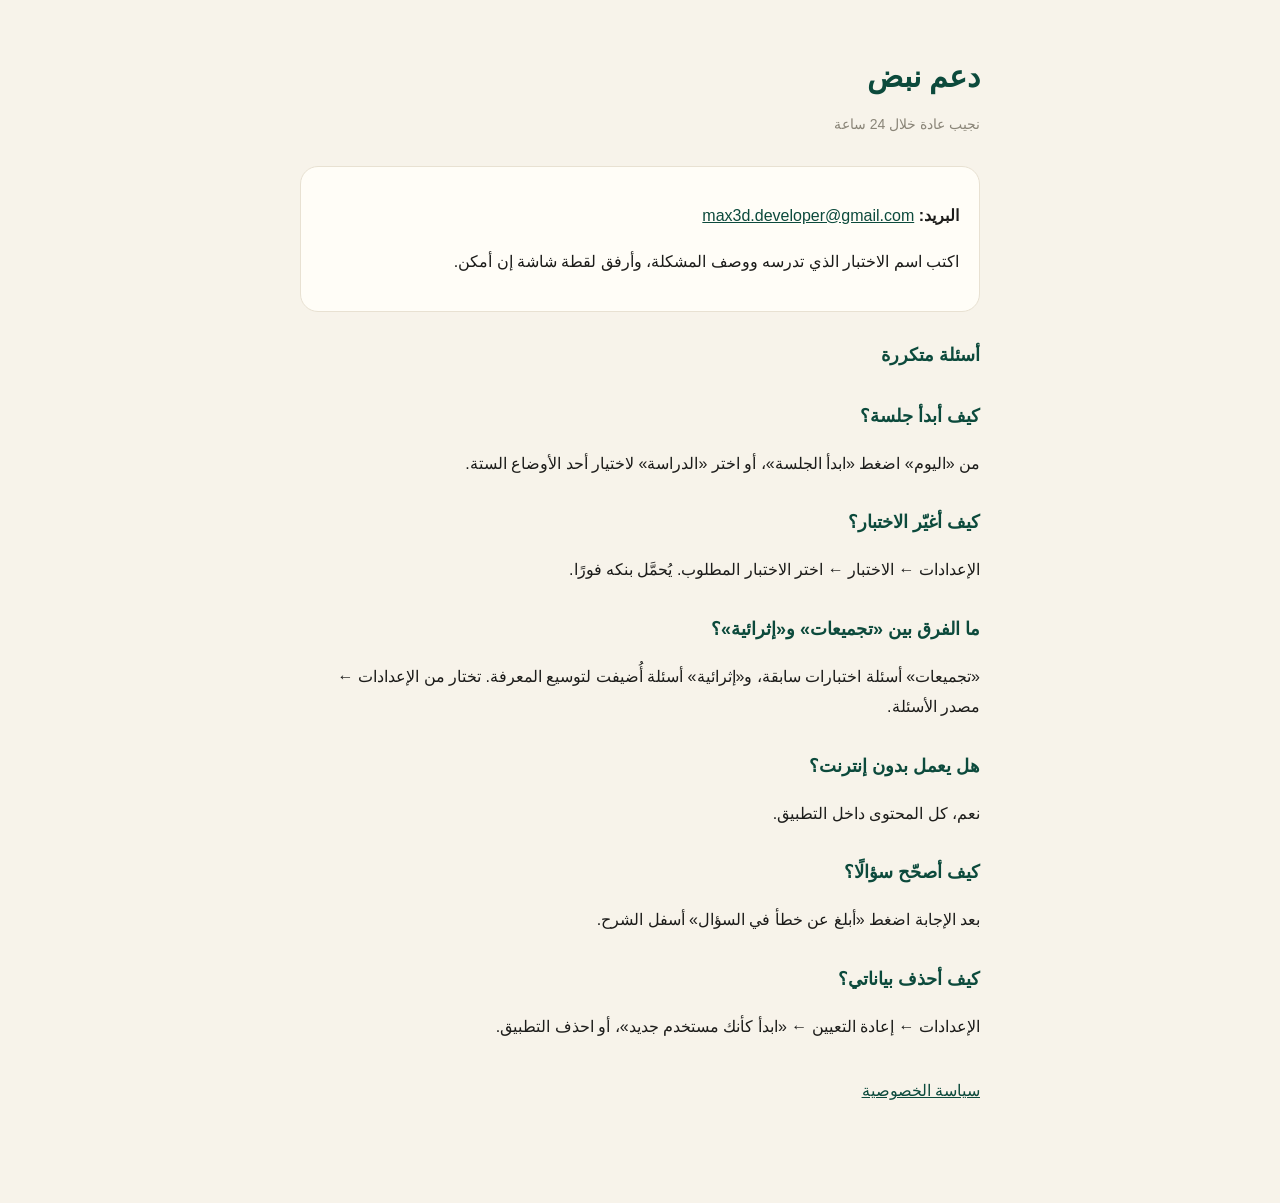
==== support.html @ 38af730b "Nabd legal pages" ====
<!doctype html>
<html lang="ar" dir="rtl">
<head>
<meta charset="utf-8">
<meta name="viewport" content="width=device-width, initial-scale=1">
<title>نبض — الدعم</title>
<style>
  body { margin:0; background:#F7F3EA; color:#1C1C1A;
         font-family:-apple-system, "SF Arabic", "Segoe UI", Tahoma, sans-serif; line-height:1.9; }
  main { max-width: 680px; margin: 0 auto; padding: 48px 22px 80px; }
  h1 { font-size: 30px; color:#0C4A3C; margin:0 0 6px; }
  .sub { color:#8A8578; font-size:14px; margin-bottom:28px; }
  h2 { font-size: 18px; color:#0C4A3C; margin:26px 0 6px; }
  .card { background:#FFFDF7; border:1px solid #E8E1D2; border-radius:18px; padding:18px 20px; margin:16px 0; }
  a { color:#0C4A3C; }
  ul { padding-inline-start: 20px; }
</style>
</head>
<body>
<main>
  <h1>دعم نبض</h1>
  <div class="sub">نجيب عادة خلال 24 ساعة</div>

  <div class="card">
    <p><strong>البريد:</strong> <a href="mailto:max3d.developer@gmail.com">max3d.developer@gmail.com</a></p>
    <p>اكتب اسم الاختبار الذي تدرسه ووصف المشكلة، وأرفق لقطة شاشة إن أمكن.</p>
  </div>

  <h2>أسئلة متكررة</h2>

  <h2>كيف أبدأ جلسة؟</h2>
  <p>من «اليوم» اضغط «ابدأ الجلسة»، أو اختر «الدراسة» لاختيار أحد الأوضاع الستة.</p>

  <h2>كيف أغيّر الاختبار؟</h2>
  <p>الإعدادات ← الاختبار ← اختر الاختبار المطلوب. يُحمَّل بنكه فورًا.</p>

  <h2>ما الفرق بين «تجميعات» و«إثرائية»؟</h2>
  <p>«تجميعات» أسئلة اختبارات سابقة، و«إثرائية» أسئلة أُضيفت لتوسيع المعرفة. تختار من الإعدادات ← مصدر الأسئلة.</p>

  <h2>هل يعمل بدون إنترنت؟</h2>
  <p>نعم، كل المحتوى داخل التطبيق.</p>

  <h2>كيف أصحّح سؤالًا؟</h2>
  <p>بعد الإجابة اضغط «أبلغ عن خطأ في السؤال» أسفل الشرح.</p>

  <h2>كيف أحذف بياناتي؟</h2>
  <p>الإعدادات ← إعادة التعيين ← «ابدأ كأنك مستخدم جديد»، أو احذف التطبيق.</p>

  <p style="margin-top:34px"><a href="./index.html">سياسة الخصوصية</a></p>
</main>
</body>
</html>
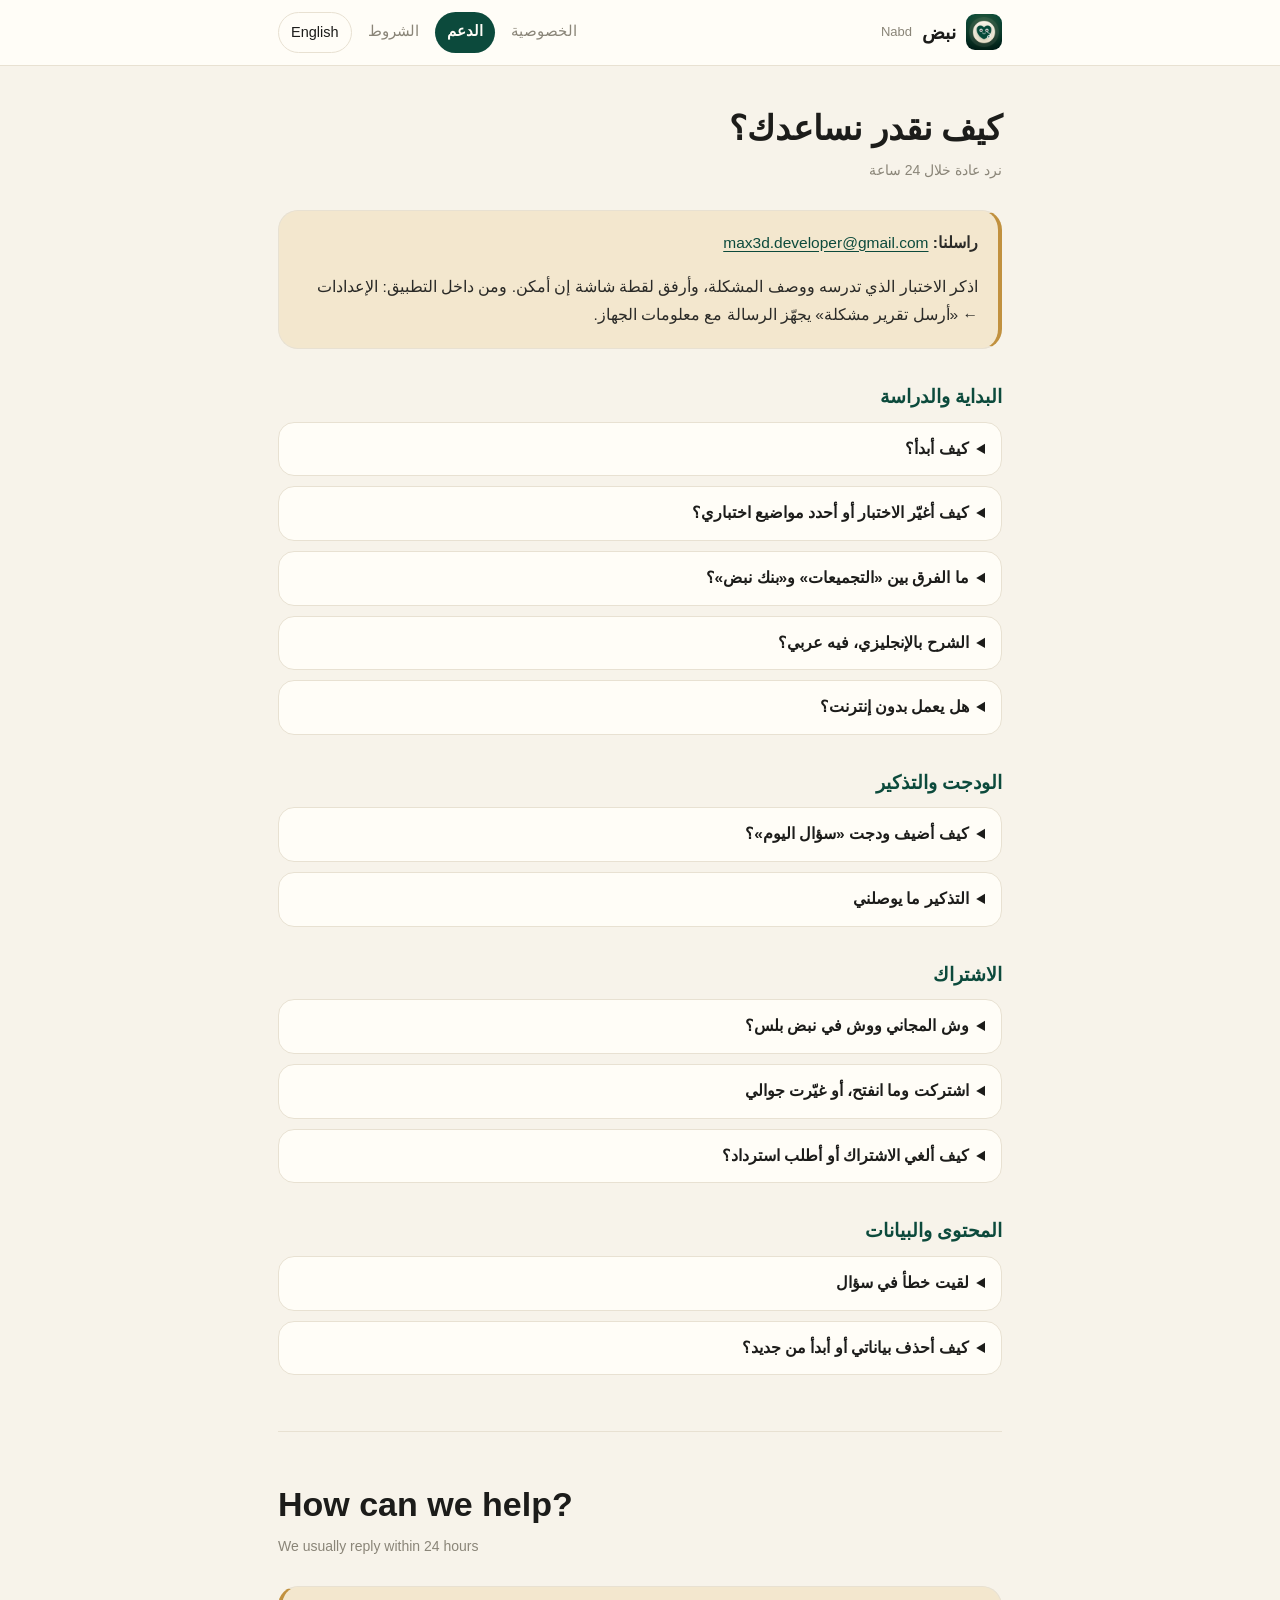
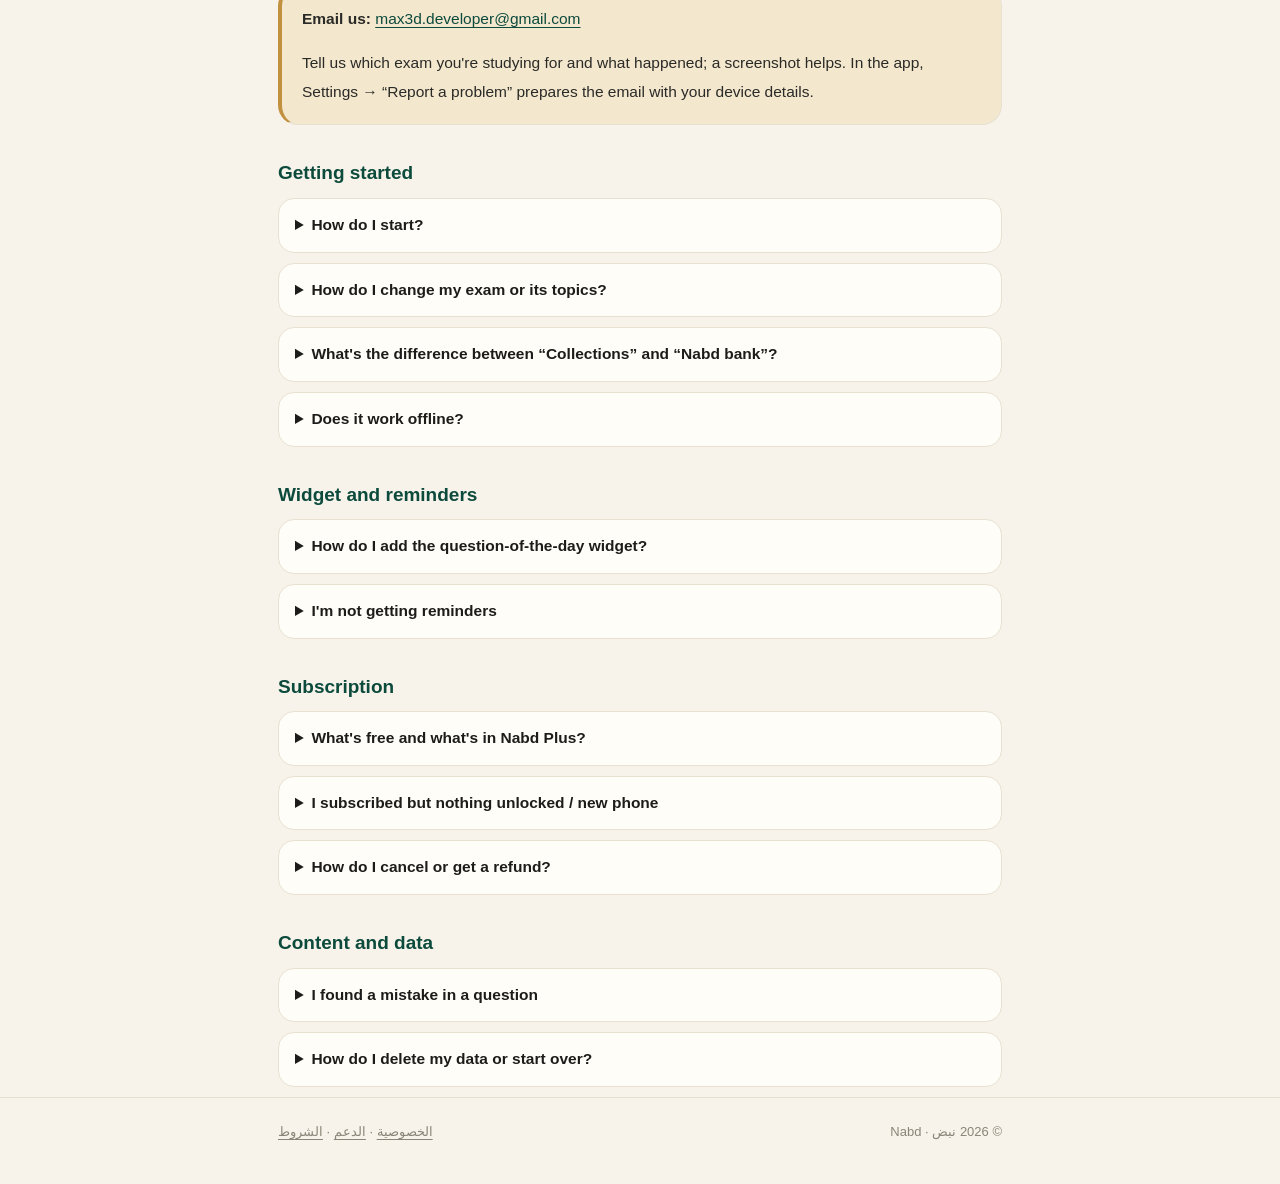
==== commit 67634d22: "Rebrand legal site; accurate privacy policy (email reports, crash logs, OneSignal); new support and " ====
--- a/support.html
+++ b/support.html
@@ -3,50 +3,114 @@
 <head>
 <meta charset="utf-8">
 <meta name="viewport" content="width=device-width, initial-scale=1">
-<title>نبض — الدعم</title>
-<style>
-  body { margin:0; background:#F7F3EA; color:#1C1C1A;
-         font-family:-apple-system, "SF Arabic", "Segoe UI", Tahoma, sans-serif; line-height:1.9; }
-  main { max-width: 680px; margin: 0 auto; padding: 48px 22px 80px; }
-  h1 { font-size: 30px; color:#0C4A3C; margin:0 0 6px; }
-  .sub { color:#8A8578; font-size:14px; margin-bottom:28px; }
-  h2 { font-size: 18px; color:#0C4A3C; margin:26px 0 6px; }
-  .card { background:#FFFDF7; border:1px solid #E8E1D2; border-radius:18px; padding:18px 20px; margin:16px 0; }
-  a { color:#0C4A3C; }
-  ul { padding-inline-start: 20px; }
-</style>
+<title>نبض — الدعم | Nabd Support</title>
+<meta name="description" content="الدعم والأسئلة المتكررة لتطبيق نبض. Nabd support and FAQ.">
+<meta name="theme-color" content="#0C4A3C">
+<link rel="icon" href="assets/favicon.png">
+<link rel="apple-touch-icon" href="assets/icon.png">
+<link rel="stylesheet" href="assets/site.css">
 </head>
 <body>
-<main>
-  <h1>دعم نبض</h1>
-  <div class="sub">نجيب عادة خلال 24 ساعة</div>
+<header class="top"><div class="wrap">
+  <a class="brand" href="./"><img src="assets/icon.png" alt="">نبض <small>Nabd</small></a>
+  <nav>
+    <a href="./">الخصوصية</a>
+    <a href="support.html" aria-current="page">الدعم</a>
+    <a href="terms.html">الشروط</a>
+    <a class="lang" href="#en" lang="en">English</a>
+  </nav>
+</div></header>
 
-  <div class="card">
-    <p><strong>البريد:</strong> <a href="mailto:max3d.developer@gmail.com">max3d.developer@gmail.com</a></p>
-    <p>اكتب اسم الاختبار الذي تدرسه ووصف المشكلة، وأرفق لقطة شاشة إن أمكن.</p>
+<main class="wrap">
+  <section class="hero">
+    <h1>كيف نقدر نساعدك؟</h1>
+    <div class="sub">نرد عادة خلال 24 ساعة</div>
+  </section>
+
+  <div class="card key">
+    <p><strong>راسلنا:</strong> <a href="mailto:max3d.developer@gmail.com?subject=Nabd%20support">max3d.developer@gmail.com</a></p>
+    <p>اذكر الاختبار الذي تدرسه ووصف المشكلة، وأرفق لقطة شاشة إن أمكن. ومن داخل التطبيق: الإعدادات ← «أرسل تقرير مشكلة» يجهّز الرسالة مع معلومات الجهاز.</p>
   </div>
 
-  <h2>أسئلة متكررة</h2>
+  <h2>البداية والدراسة</h2>
+  <details><summary>كيف أبدأ؟</summary>
+    <p>من تبويب «اليوم» اضغط «ابدأ الجلسة» وتبدأ جلستك المبنية على خطتك: مراجعات مستحقة + أسئلة جديدة. أو من «الدراسة» اختر الوضع اللي تبيه (تدريب، محاكاة، بطاقات، مراجعة الأخطاء…).</p></details>
+  <details><summary>كيف أغيّر الاختبار أو أحدد مواضيع اختباري؟</summary>
+    <p>الإعدادات ← «خطتي»: اختر الاختبار، وموعده، ووقتك اليومي، و«كل المواضيع» أو الأقسام اللي يشملها اختبارك فقط.</p></details>
+  <details><summary>ما الفرق بين «التجميعات» و«بنك نبض»؟</summary>
+    <p>«التجميعات» أسئلة متداولة من اختبارات سابقة (موصى بها)، و«بنك نبض» أسئلة إضافية لتوسيع المعرفة. تختار من الإعدادات ← «مصدر الأسئلة».</p></details>
+  <details><summary>الشرح بالإنجليزي، فيه عربي؟</summary>
+    <p>الأسئلة والشرح بالإنجليزية مثل الاختبار. تقدر تعرض الترجمة العربية بلمسة، أو تغيّر «لغة الأسئلة والشرح» من الإعدادات. وزر «اشرح لي ببساطة» يختصر الشرح في نقاط.</p></details>
+  <details><summary>هل يعمل بدون إنترنت؟</summary>
+    <p>نعم. كل الأسئلة والشروح داخل التطبيق.</p></details>
 
-  <h2>كيف أبدأ جلسة؟</h2>
-  <p>من «اليوم» اضغط «ابدأ الجلسة»، أو اختر «الدراسة» لاختيار أحد الأوضاع الستة.</p>
+  <h2>الودجت والتذكير</h2>
+  <details><summary>كيف أضيف ودجت «سؤال اليوم»؟</summary>
+    <p>اضغط مطوّلًا على مساحة فارغة في الشاشة الرئيسية ← «+» ← ابحث عن «نبض» ← اختر المقاس المتوسط أو الكبير. تقدر تجاوب منها مباشرة. «سؤال آخر» متاح لمشتركي بلس.</p></details>
+  <details><summary>التذكير ما يوصلني</summary>
+    <p>تأكد أن «تذكير يومي» مفعّل في إعدادات التطبيق، وأن إشعارات نبض مسموحة في إعدادات iPhone ← الإشعارات ← نبض.</p></details>
 
-  <h2>كيف أغيّر الاختبار؟</h2>
-  <p>الإعدادات ← الاختبار ← اختر الاختبار المطلوب. يُحمَّل بنكه فورًا.</p>
+  <h2>الاشتراك</h2>
+  <details><summary>وش المجاني ووش في نبض بلس؟</summary>
+    <p>تجرّب أول 15 سؤالًا مجانًا، وسؤال اليوم متاح للجميع. «نبض بلس» (شهري أو سنوي) يفتح كل الأسئلة وكل أوضاع الدراسة.</p></details>
+  <details><summary>اشتركت وما انفتح، أو غيّرت جوالي</summary>
+    <p>الإعدادات ← «استعادة الشراء» بنفس حساب Apple اللي اشتركت فيه.</p></details>
+  <details><summary>كيف ألغي الاشتراك أو أطلب استرداد؟</summary>
+    <p>الإلغاء من إعدادات iPhone ← اسمك ← الاشتراكات ← نبض، ويبقى فعّالًا حتى نهاية الفترة المدفوعة. الاسترداد تديره Apple عبر <a href="https://reportaproblem.apple.com" rel="noopener">reportaproblem.apple.com</a>.</p></details>
 
-  <h2>ما الفرق بين «تجميعات» و«إثرائية»؟</h2>
-  <p>«تجميعات» أسئلة اختبارات سابقة، و«إثرائية» أسئلة أُضيفت لتوسيع المعرفة. تختار من الإعدادات ← مصدر الأسئلة.</p>
+  <h2>المحتوى والبيانات</h2>
+  <details><summary>لقيت خطأ في سؤال</summary>
+    <p>بعد الإجابة اضغط «أبلغ عن خطأ في السؤال» واختر السبب، فيفتح بريد جاهز فيه رقم السؤال. نراجع كل بلاغ، ولا نغيّر أي إجابة إلا بمصدر علمي.</p></details>
+  <details><summary>كيف أحذف بياناتي أو أبدأ من جديد؟</summary>
+    <p>الإعدادات ← «ابدأ من جديد» يحذف تقدّمك وخططك نهائيًا، أو احذف التطبيق. التفاصيل في <a href="./">سياسة الخصوصية</a>.</p></details>
 
-  <h2>هل يعمل بدون إنترنت؟</h2>
-  <p>نعم، كل المحتوى داخل التطبيق.</p>
+  <!-- ===================== English ===================== -->
+  <section class="en" id="en" lang="en" dir="ltr">
+    <section class="hero">
+      <h1>How can we help?</h1>
+      <div class="sub">We usually reply within 24 hours</div>
+    </section>
 
-  <h2>كيف أصحّح سؤالًا؟</h2>
-  <p>بعد الإجابة اضغط «أبلغ عن خطأ في السؤال» أسفل الشرح.</p>
+    <div class="card key">
+      <p><strong>Email us:</strong> <a href="mailto:max3d.developer@gmail.com?subject=Nabd%20support">max3d.developer@gmail.com</a></p>
+      <p>Tell us which exam you're studying for and what happened; a screenshot helps. In the app, Settings → “Report a problem” prepares the email with your device details.</p>
+    </div>
 
-  <h2>كيف أحذف بياناتي؟</h2>
-  <p>الإعدادات ← إعادة التعيين ← «ابدأ كأنك مستخدم جديد»، أو احذف التطبيق.</p>
+    <h2>Getting started</h2>
+    <details><summary>How do I start?</summary>
+      <p>On the Today tab tap “Start session” for a session built on your plan: reviews that are due plus new questions. Or open Study and pick a mode (practice, mock exam, flashcards, mistakes…).</p></details>
+    <details><summary>How do I change my exam or its topics?</summary>
+      <p>Settings → “My plan”: choose the exam, its date, your daily time, and “All topics” or only the sections your exam covers.</p></details>
+    <details><summary>What's the difference between “Collections” and “Nabd bank”?</summary>
+      <p>“Collections” are questions recalled from past exams (recommended); “Nabd bank” adds extra questions to broaden your knowledge. Choose in Settings → “Question source”.</p></details>
+    <details><summary>Does it work offline?</summary>
+      <p>Yes. Every question and explanation is inside the app.</p></details>
 
-  <p style="margin-top:34px"><a href="./index.html">سياسة الخصوصية</a></p>
+    <h2>Widget and reminders</h2>
+    <details><summary>How do I add the question-of-the-day widget?</summary>
+      <p>Touch and hold an empty area of the Home Screen → “+” → search “Nabd” → pick medium or large. You can answer right there; “Another question” is for Plus members.</p></details>
+    <details><summary>I'm not getting reminders</summary>
+      <p>Make sure “Daily reminder” is on in the app's Settings, and that notifications are allowed in iPhone Settings → Notifications → Nabd.</p></details>
+
+    <h2>Subscription</h2>
+    <details><summary>What's free and what's in Nabd Plus?</summary>
+      <p>The first 15 questions are free, and the question of the day is free for everyone. Nabd Plus (monthly or yearly) unlocks every question and every study mode.</p></details>
+    <details><summary>I subscribed but nothing unlocked / new phone</summary>
+      <p>Settings → “Restore purchases”, signed in with the same Apple Account you subscribed with.</p></details>
+    <details><summary>How do I cancel or get a refund?</summary>
+      <p>Cancel in iPhone Settings → your name → Subscriptions → Nabd; it stays active until the end of the paid period. Refunds are handled by Apple at <a href="https://reportaproblem.apple.com" rel="noopener">reportaproblem.apple.com</a>.</p></details>
+
+    <h2>Content and data</h2>
+    <details><summary>I found a mistake in a question</summary>
+      <p>After answering, tap “Report a problem” under the explanation and pick a reason; Mail opens with the question's ID filled in. We review every report and never change an answer without a scientific source.</p></details>
+    <details><summary>How do I delete my data or start over?</summary>
+      <p>Settings → “Start over” permanently deletes your progress and plans, or delete the app. Details in the <a href="./#en">Privacy Policy</a>.</p></details>
+  </section>
 </main>
+
+<footer><div class="wrap">
+  <span>© 2026 نبض · Nabd</span>
+  <span><a href="./">الخصوصية</a> · <a href="support.html">الدعم</a> · <a href="terms.html">الشروط</a></span>
+</div></footer>
 </body>
 </html>
--- a/assets/site.css
+++ b/assets/site.css
@@ -0,0 +1,73 @@
+/* Nabd brand — same palette as the app (Theme.swift) */
+:root {
+  --bg: #F7F3EA; --card: #FFFDF7; --card-alt: #F1EADC;
+  --ink: #1C1C1A; --body: #2A2A27; --muted: #8A8578; --line: #E8E1D2;
+  --primary: #0C4A3C; --primary-deep: #08382E; --on-primary: #FFFDF7;
+  --gold: #C1913F; --gold-soft: #F3E7CE; --chip: #EDE5D6;
+  color-scheme: light dark;
+}
+@media (prefers-color-scheme: dark) {
+  :root {
+    --bg: #0B1310; --card: #14201B; --card-alt: #1C2A24;
+    --ink: #F2EFE6; --body: #D9D5CA; --muted: #9A968A; --line: #26362F;
+    --primary: #2FA383; --primary-deep: #0C4A3C; --on-primary: #0B1310;
+    --gold: #E0B25E; --gold-soft: #3A3325; --chip: #22302A;
+  }
+}
+* { box-sizing: border-box; }
+html { -webkit-text-size-adjust: 100%; }
+body {
+  margin: 0; background: var(--bg); color: var(--body);
+  font-family: -apple-system, BlinkMacSystemFont, "SF Arabic", "Segoe UI", Tahoma, sans-serif;
+  line-height: 1.85; font-size: 16px;
+}
+a { color: var(--primary); text-underline-offset: 3px; }
+.wrap { max-width: 760px; margin: 0 auto; padding: 0 18px; }
+
+/* header */
+.top { border-bottom: 1px solid var(--line); background: var(--card); position: sticky; top: 0; z-index: 5; }
+.top .wrap { display: flex; align-items: center; gap: 12px; padding-block: 12px; flex-wrap: wrap; }
+.brand { display: flex; align-items: center; gap: 10px; text-decoration: none; color: var(--ink); font-weight: 800; font-size: 19px; }
+.brand img { width: 36px; height: 36px; border-radius: 9px; }
+.brand small { color: var(--muted); font-weight: 500; font-size: 13px; }
+nav { display: flex; gap: 4px; margin-inline-start: auto; flex-wrap: wrap; }
+nav a { text-decoration: none; color: var(--muted); font-size: 14.5px; padding: 6px 12px; border-radius: 999px; }
+nav a[aria-current="page"] { background: var(--primary); color: var(--on-primary); font-weight: 600; }
+nav a.lang { border: 1px solid var(--line); color: var(--ink); }
+
+/* hero */
+.hero { padding: 40px 0 8px; }
+.hero h1 { color: var(--ink); font-size: clamp(26px, 6vw, 34px); line-height: 1.35; margin: 0 0 6px; }
+.hero .sub { color: var(--muted); font-size: 14px; }
+
+/* content */
+main { padding-bottom: 60px; }
+h2 { color: var(--primary); font-size: 19px; margin: 34px 0 8px; line-height: 1.5; }
+h3 { color: var(--ink); font-size: 16.5px; margin: 22px 0 4px; }
+p, li { font-size: 15.5px; }
+ul { padding-inline-start: 22px; margin: 6px 0; }
+li { margin: 3px 0; }
+.card { background: var(--card); border: 1px solid var(--line); border-radius: 20px; padding: 18px 20px; margin: 18px 0; }
+.card.key { border-inline-start: 4px solid var(--gold); background: var(--gold-soft); }
+.card p:first-child { margin-top: 0; } .card p:last-child { margin-bottom: 0; }
+.grid { display: grid; grid-template-columns: repeat(auto-fit, minmax(210px, 1fr)); gap: 12px; margin: 16px 0; }
+.grid .card { margin: 0; }
+.grid strong { color: var(--ink); display: block; margin-bottom: 2px; }
+table { width: 100%; border-collapse: collapse; margin: 12px 0; font-size: 14.5px; background: var(--card); border-radius: 14px; overflow: hidden; }
+th, td { text-align: start; padding: 10px 12px; border-bottom: 1px solid var(--line); vertical-align: top; }
+th { background: var(--card-alt); color: var(--ink); font-weight: 700; }
+tr:last-child td { border-bottom: 0; }
+.tablewrap { overflow-x: auto; }
+code, .chip { background: var(--chip); padding: 1px 7px; border-radius: 6px; font-size: 13.5px; }
+.btn { display: inline-block; background: var(--primary); color: var(--on-primary); text-decoration: none; font-weight: 700; padding: 11px 20px; border-radius: 14px; }
+details { background: var(--card); border: 1px solid var(--line); border-radius: 16px; padding: 12px 16px; margin: 10px 0; }
+summary { cursor: pointer; color: var(--ink); font-weight: 700; font-size: 15.5px; }
+details p { margin: 8px 0 2px; }
+
+/* English block */
+.en { direction: ltr; text-align: left; margin-top: 56px; padding-top: 10px; border-top: 1px solid var(--line); }
+
+footer { border-top: 1px solid var(--line); color: var(--muted); font-size: 13px; padding: 22px 0 40px; }
+footer .wrap { display: flex; gap: 14px; flex-wrap: wrap; justify-content: space-between; }
+footer a { color: var(--muted); }
+[id] { scroll-margin-top: 130px; }
